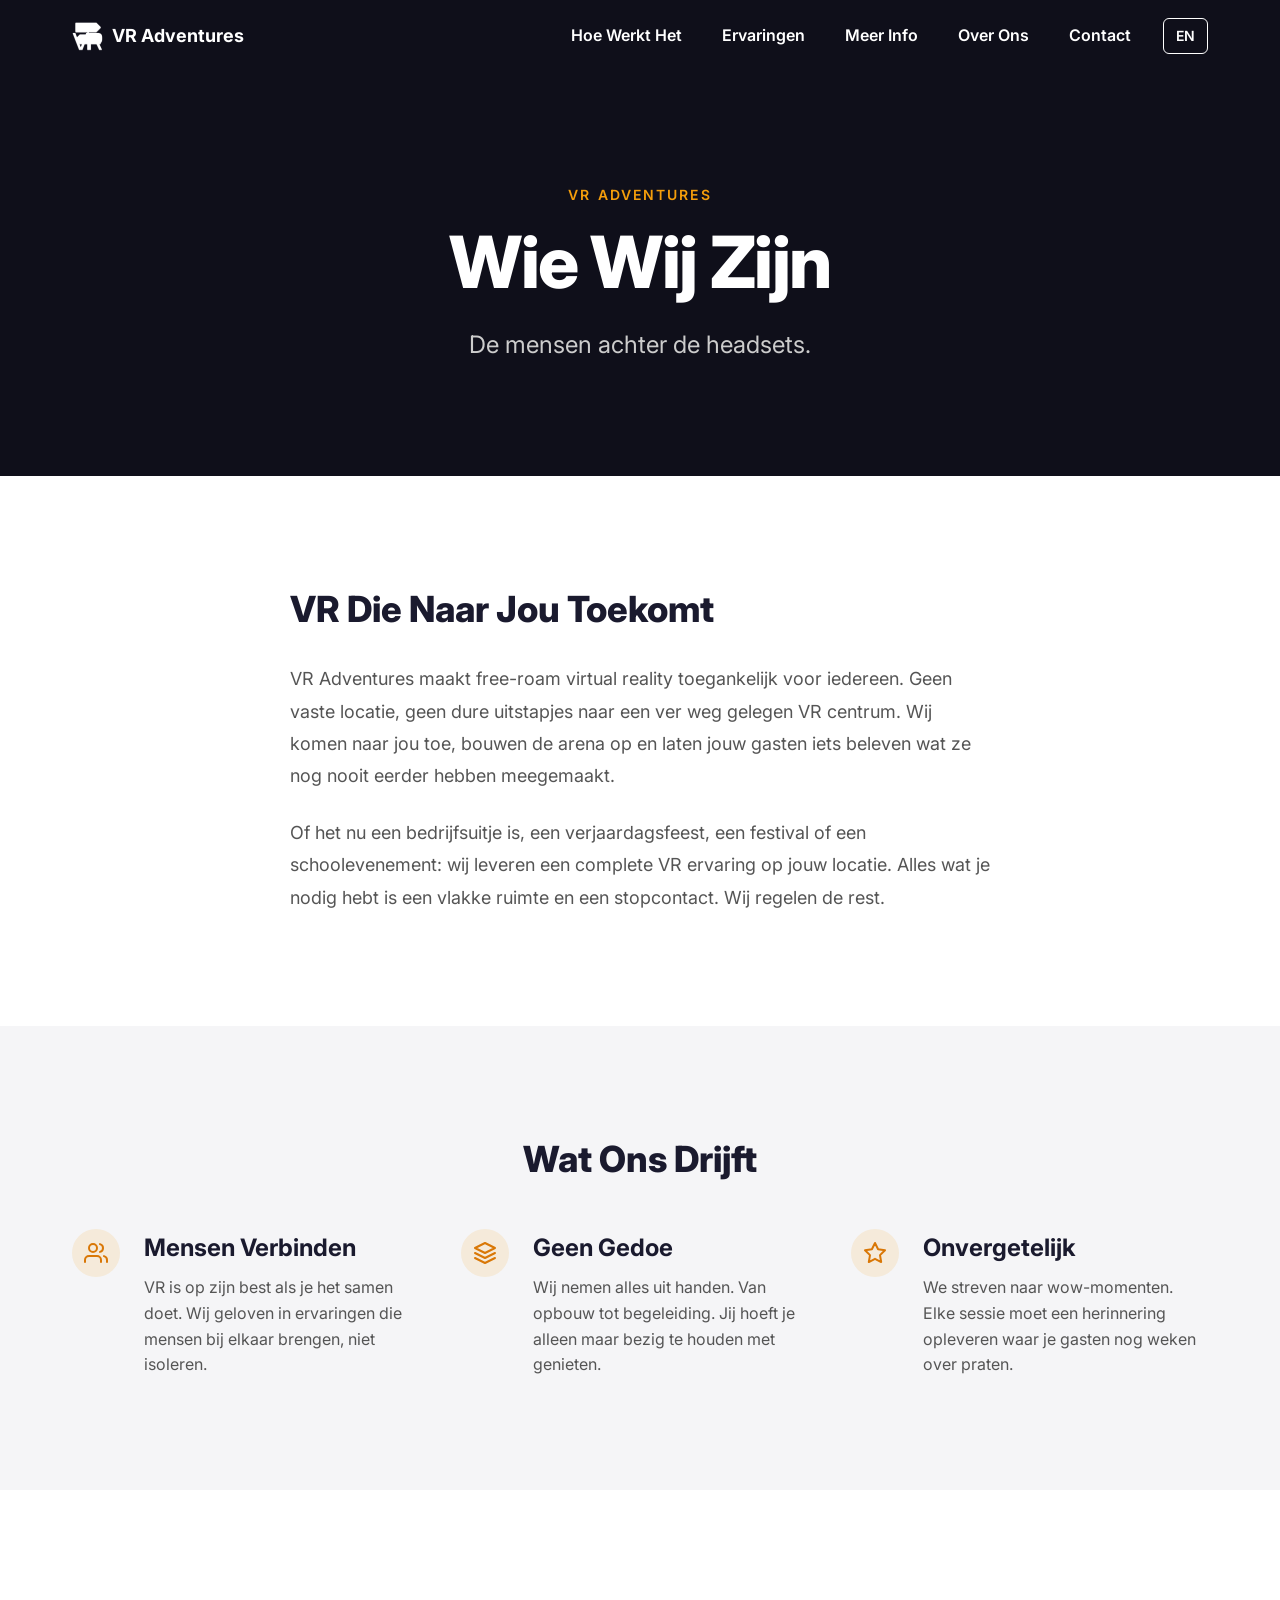
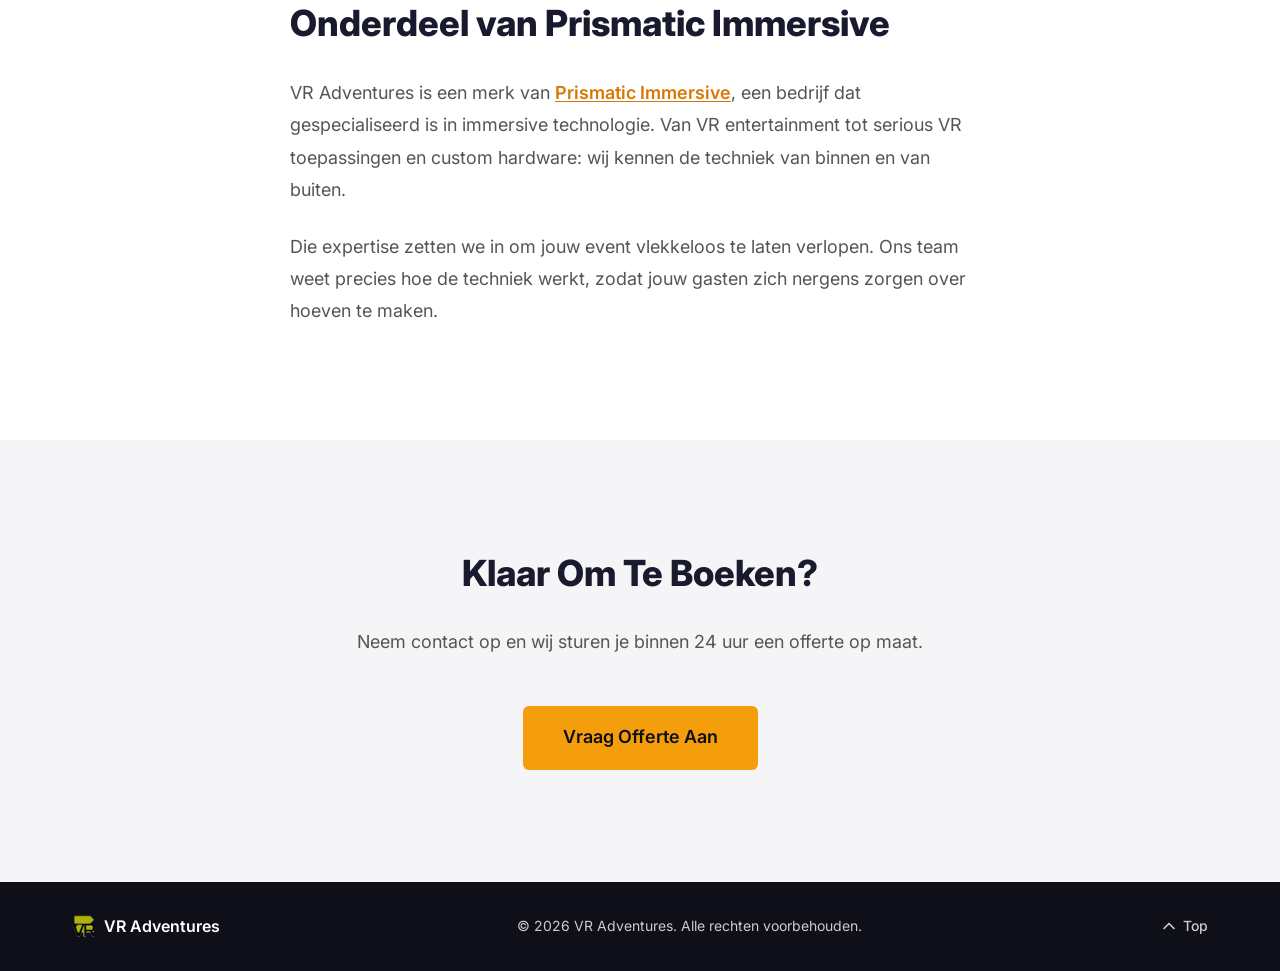
==== about.html @ 411c2493 "Add FAQ section, about page, and contact page - FAQ accordion on detail page with 12 questions cover" ====
<!DOCTYPE html>
<html lang="nl">
<head>
  <meta charset="UTF-8">
  <meta name="viewport" content="width=device-width, initial-scale=1.0">
  <title>VR Adventures | Over Ons</title>
  <meta name="description" content="Leer meer over VR Adventures en Prismatic Immersive. Wij brengen free-roam VR ervaringen naar jouw locatie, overal in Nederland.">

  <!-- Canonical & Language -->
  <link rel="canonical" href="https://vradventures.nl/about.html">
  <link rel="alternate" hreflang="nl" href="https://vradventures.nl/about.html">
  <link rel="alternate" hreflang="en" href="https://vradventures.nl/about.html">
  <link rel="alternate" hreflang="x-default" href="https://vradventures.nl/about.html">

  <!-- Open Graph -->
  <meta property="og:type" content="website">
  <meta property="og:url" content="https://vradventures.nl/about.html">
  <meta property="og:title" content="VR Adventures | Over Ons">
  <meta property="og:description" content="Leer meer over VR Adventures en Prismatic Immersive. Wij brengen free-roam VR ervaringen naar jouw locatie.">
  <meta property="og:image" content="https://vradventures.nl/assets/images/game02.jpg">
  <meta property="og:locale" content="nl_NL">
  <meta property="og:locale:alternate" content="en_US">
  <meta property="og:site_name" content="VR Adventures">

  <!-- Twitter Card -->
  <meta name="twitter:card" content="summary_large_image">
  <meta name="twitter:title" content="VR Adventures | Over Ons">
  <meta name="twitter:description" content="Leer meer over VR Adventures en Prismatic Immersive. Wij brengen free-roam VR ervaringen naar jouw locatie.">
  <meta name="twitter:image" content="https://vradventures.nl/assets/images/game02.jpg">

  <!-- Structured Data -->
  <script type="application/ld+json">
  {
    "@context": "https://schema.org",
    "@type": "AboutPage",
    "name": "Over VR Adventures",
    "description": "Leer meer over VR Adventures en Prismatic Immersive.",
    "url": "https://vradventures.nl/about.html",
    "isPartOf": {
      "@type": "WebSite",
      "name": "VR Adventures",
      "url": "https://vradventures.nl"
    }
  }
  </script>

  <!-- Google Analytics -->
  <script async src="https://www.googletagmanager.com/gtag/js?id=G-P8H5JJZTWD"></script>
  <script>
    window.dataLayer = window.dataLayer || [];
    function gtag(){dataLayer.push(arguments);}
    gtag('js', new Date());
    gtag('config', 'G-P8H5JJZTWD');
  </script>

  <link rel="preconnect" href="https://fonts.googleapis.com">
  <link rel="preconnect" href="https://fonts.gstatic.com" crossorigin>
  <link href="https://fonts.googleapis.com/css2?family=Inter:wght@400;500;600;700;800&display=swap" rel="stylesheet">
  <link rel="icon" type="image/png" href="assets/images/icon.png">
  <link rel="apple-touch-icon" href="assets/images/icon.png">
  <link rel="stylesheet" href="css/styles.css">
</head>
<body>
  <!-- Skip to content -->
  <a href="#main" class="skip-link" data-i18n="skip">Ga naar inhoud</a>

  <!-- Navigation -->
  <header class="site-header scrolled" id="site-header">
    <nav class="nav container" aria-label="Hoofdnavigatie">
      <a href="index.html" class="nav__logo" aria-label="VR Adventures - Home">
        <img class="nav__logo-icon" src="assets/images/icon.png" alt="" width="32" height="32" aria-hidden="true">
        <span class="nav__logo-text">VR Adventures</span>
      </a>

      <button class="nav__toggle" id="nav-toggle" aria-expanded="false" aria-controls="nav-menu" aria-label="Menu openen">
        <span class="nav__toggle-bar"></span>
        <span class="nav__toggle-bar"></span>
        <span class="nav__toggle-bar"></span>
      </button>

      <ul class="nav__menu" id="nav-menu" role="list">
        <li><a href="index.html#how-it-works" class="nav__link" data-i18n="nav_how">Hoe Werkt Het</a></li>
        <li><a href="index.html#experiences" class="nav__link" data-i18n="nav_experiences">Ervaringen</a></li>
        <li><a href="detail.html" class="nav__link" data-i18n="nav_detail">Meer Info</a></li>
        <li><a href="about.html" class="nav__link" data-i18n="nav_about">Over Ons</a></li>
        <li><a href="contact.html" class="nav__link" data-i18n="nav_contact">Contact</a></li>
        <li><button class="lang-toggle" id="lang-toggle" aria-label="Switch language">EN</button></li>
      </ul>
    </nav>
  </header>

  <main id="main">
    <!-- Mini Hero -->
    <section class="detail-hero">
      <div class="container">
        <p class="hero__eyebrow fade-in-up">VR Adventures</p>
        <h1 class="detail-hero__title fade-in-up" style="animation-delay: 0.1s" data-i18n="about_hero_title">Wie Wij Zijn</h1>
        <p class="detail-hero__subtitle fade-in-up" style="animation-delay: 0.2s" data-i18n="about_hero_subtitle">De mensen achter de headsets.</p>
      </div>
    </section>

    <!-- Our Story -->
    <section class="section" id="story">
      <div class="container">
        <div class="about-content reveal">
          <h2 class="section__title" data-i18n="about_story_title">VR Die Naar Jou Toekomt</h2>
          <p class="about-content__text" data-i18n="about_story_text1">VR Adventures maakt free-roam virtual reality toegankelijk voor iedereen. Geen vaste locatie, geen dure uitstapjes naar een ver weg gelegen VR centrum. Wij komen naar jou toe, bouwen de arena op en laten jouw gasten iets beleven wat ze nog nooit eerder hebben meegemaakt.</p>
          <p class="about-content__text" data-i18n="about_story_text2">Of het nu een bedrijfsuitje is, een verjaardagsfeest, een festival of een schoolevenement: wij leveren een complete VR ervaring op jouw locatie. Alles wat je nodig hebt is een vlakke ruimte en een stopcontact. Wij regelen de rest.</p>
        </div>
      </div>
    </section>

    <!-- What Drives Us -->
    <section class="section section--alt" id="mission">
      <div class="container">
        <h2 class="section__title section__title--center reveal" data-i18n="about_mission_title">Wat Ons Drijft</h2>
        <div class="info-grid info-grid--three">
          <div class="info-item reveal">
            <div class="info-item__icon" aria-hidden="true">
              <svg width="24" height="24" viewBox="0 0 24 24" fill="none" stroke="currentColor" stroke-width="2" stroke-linecap="round" stroke-linejoin="round">
                <path d="M17 21v-2a4 4 0 0 0-4-4H5a4 4 0 0 0-4 4v2"/><circle cx="9" cy="7" r="4"/><path d="M23 21v-2a4 4 0 0 0-3-3.87"/><path d="M16 3.13a4 4 0 0 1 0 7.75"/>
              </svg>
            </div>
            <div>
              <h3 class="info-item__title" data-i18n="about_value1_title">Mensen Verbinden</h3>
              <p class="info-item__text" data-i18n="about_value1_text">VR is op zijn best als je het samen doet. Wij geloven in ervaringen die mensen bij elkaar brengen, niet isoleren.</p>
            </div>
          </div>
          <div class="info-item reveal">
            <div class="info-item__icon" aria-hidden="true">
              <svg width="24" height="24" viewBox="0 0 24 24" fill="none" stroke="currentColor" stroke-width="2" stroke-linecap="round" stroke-linejoin="round">
                <path d="M12 2L2 7l10 5 10-5-10-5z"/><path d="M2 17l10 5 10-5"/><path d="M2 12l10 5 10-5"/>
              </svg>
            </div>
            <div>
              <h3 class="info-item__title" data-i18n="about_value2_title">Geen Gedoe</h3>
              <p class="info-item__text" data-i18n="about_value2_text">Wij nemen alles uit handen. Van opbouw tot begeleiding. Jij hoeft je alleen maar bezig te houden met genieten.</p>
            </div>
          </div>
          <div class="info-item reveal">
            <div class="info-item__icon" aria-hidden="true">
              <svg width="24" height="24" viewBox="0 0 24 24" fill="none" stroke="currentColor" stroke-width="2" stroke-linecap="round" stroke-linejoin="round">
                <polygon points="12 2 15.09 8.26 22 9.27 17 14.14 18.18 21.02 12 17.77 5.82 21.02 7 14.14 2 9.27 8.91 8.26 12 2"/>
              </svg>
            </div>
            <div>
              <h3 class="info-item__title" data-i18n="about_value3_title">Onvergetelijk</h3>
              <p class="info-item__text" data-i18n="about_value3_text">We streven naar wow-momenten. Elke sessie moet een herinnering opleveren waar je gasten nog weken over praten.</p>
            </div>
          </div>
        </div>
      </div>
    </section>

    <!-- Prismatic Immersive -->
    <section class="section" id="prismatic">
      <div class="container">
        <div class="about-content reveal">
          <h2 class="section__title" data-i18n="about_prismatic_title">Onderdeel van Prismatic Immersive</h2>
          <p class="about-content__text" data-i18n="about_prismatic_text1">VR Adventures is een merk van <a href="https://prismatic-immersive.com" target="_blank" rel="noopener" class="about-link">Prismatic Immersive</a>, een bedrijf dat gespecialiseerd is in immersive technologie. Van VR entertainment tot serious VR toepassingen en custom hardware: wij kennen de techniek van binnen en van buiten.</p>
          <p class="about-content__text" data-i18n="about_prismatic_text2">Die expertise zetten we in om jouw event vlekkeloos te laten verlopen. Ons team weet precies hoe de techniek werkt, zodat jouw gasten zich nergens zorgen over hoeven te maken.</p>
        </div>
      </div>
    </section>

    <!-- CTA -->
    <section class="section section--alt">
      <div class="container">
        <div class="booking__inner reveal">
          <h2 class="section__title section__title--center" data-i18n="detail_cta_title">Klaar Om Te Boeken?</h2>
          <p class="booking__text" data-i18n="detail_cta_text">Neem contact op en wij sturen je binnen 24 uur een offerte op maat.</p>
          <a href="index.html#contact" class="btn btn--cta btn--lg" data-i18n="detail_cta_button">Vraag Offerte Aan</a>
        </div>
      </div>
    </section>
  </main>

  <!-- Footer -->
  <footer class="footer">
    <div class="container footer__inner">
      <div class="footer__brand">
        <img class="footer__logo-icon" src="assets/images/icon.png" alt="" width="24" height="24" aria-hidden="true">
        <span class="footer__name">VR Adventures</span>
      </div>
      <p class="footer__copy">&copy; 2026 VR Adventures. <span data-i18n="footer_rights">Alle rechten voorbehouden.</span></p>
      <a href="#" class="footer__top" aria-label="Terug naar boven">
        <svg width="20" height="20" viewBox="0 0 24 24" fill="none" stroke="currentColor" stroke-width="2" stroke-linecap="round" stroke-linejoin="round" aria-hidden="true">
          <path d="M18 15l-6-6-6 6"/>
        </svg>
        Top
      </a>
    </div>
  </footer>

  <script src="js/main.js"></script>
</body>
</html>
---- css/styles.css ----
/* ============================================
   DESIGN TOKENS
   ============================================ */
:root {
  /* Colors — B2C energetic palette */
  --color-bg:             #FFFFFF;
  --color-bg-alt:         #F5F5F7;
  --color-bg-off:         #FAFAFA;
  --color-bg-dark:        #0F0F1A;
  --color-text:           #1A1A2E;
  --color-text-secondary: #555555;
  --color-text-on-dark:   #CCCCCC;
  --color-accent:         #F59E0B;
  --color-accent-hover:   #D97706;
  --color-accent-light:   rgba(245, 158, 11, 0.12);
  --color-accent-text:    #1A1A2E;
  --color-cyan:           #06B6D4;
  --color-cyan-hover:     #0891B2;
  --color-cta:            #F59E0B;
  --color-cta-hover:      #D97706;
  --color-footer-bg:      #0F0F1A;
  --color-footer-text:    #CCCCCC;
  --color-white:          #FFFFFF;

  /* Typography */
  --font-family: 'Inter', -apple-system, BlinkMacSystemFont, 'Segoe UI', Roboto, Oxygen, Ubuntu, sans-serif;
  --font-size-base: 1rem;
  --font-size-sm: 0.875rem;
  --font-size-lg: 1.125rem;
  --font-size-xl: clamp(1.25rem, 2vw, 1.5rem);
  --font-size-2xl: clamp(1.75rem, 3vw, 2.25rem);
  --font-size-hero: clamp(2.5rem, 5vw + 1rem, 4.5rem);

  /* Spacing */
  --space-xs: 0.5rem;
  --space-sm: 1rem;
  --space-md: 1.5rem;
  --space-lg: 2rem;
  --space-xl: 3rem;
  --space-2xl: 5rem;
  --space-3xl: 7rem;

  /* Layout */
  --container-max: 1200px;
  --nav-height: 72px;

  /* Shadows */
  --shadow-sm: 0 1px 3px rgba(0, 0, 0, 0.08);
  --shadow-md: 0 4px 12px rgba(0, 0, 0, 0.1);
  --shadow-lg: 0 8px 30px rgba(0, 0, 0, 0.12);
  --shadow-nav: 0 1px 8px rgba(0, 0, 0, 0.08);

  /* Transitions */
  --transition-fast: 0.2s ease;
  --transition-base: 0.3s ease;

  /* Border radius */
  --radius-sm: 6px;
  --radius-md: 12px;
  --radius-lg: 16px;
}


/* ============================================
   RESET
   ============================================ */
*, *::before, *::after { box-sizing: border-box; }
body, h1, h2, h3, p, ul, ol, figure, blockquote { margin: 0; }
ul[role="list"] { list-style: none; padding: 0; }
img { max-width: 100%; display: block; }
a { color: inherit; text-decoration: none; }
button { font: inherit; cursor: pointer; border: none; background: none; }
address { font-style: normal; }


/* ============================================
   BASE
   ============================================ */
html {
  scroll-behavior: smooth;
  scroll-padding-top: var(--nav-height);
}

body {
  font-family: var(--font-family);
  font-size: var(--font-size-base);
  line-height: 1.6;
  color: var(--color-text);
  background-color: var(--color-bg);
  -webkit-font-smoothing: antialiased;
  -moz-osx-font-smoothing: grayscale;
}


/* ============================================
   UTILITIES
   ============================================ */
.container {
  width: 100%;
  max-width: var(--container-max);
  margin-inline: auto;
  padding-inline: var(--space-md);
}

.section {
  padding-block: var(--space-2xl);
}

.section--alt {
  background-color: var(--color-bg-alt);
}

.section--dark {
  background-color: var(--color-bg-dark);
  color: var(--color-white);
}

.section--dark .section__title {
  color: var(--color-white);
}

.section__title {
  font-size: var(--font-size-2xl);
  font-weight: 800;
  line-height: 1.2;
  margin-bottom: var(--space-lg);
}

.section__title--center {
  text-align: center;
}

.section__subtitle {
  text-align: center;
  color: var(--color-text-secondary);
  font-size: var(--font-size-lg);
  max-width: 600px;
  margin-inline: auto;
  margin-bottom: var(--space-xl);
}

.section--dark .section__subtitle {
  color: var(--color-text-on-dark);
}


/* ============================================
   SKIP LINK
   ============================================ */
.skip-link {
  position: absolute;
  top: -100%;
  left: var(--space-sm);
  background: var(--color-accent);
  color: var(--color-accent-text);
  padding: var(--space-xs) var(--space-sm);
  border-radius: var(--radius-sm);
  z-index: 1000;
  font-weight: 600;
  font-size: var(--font-size-sm);
}

.skip-link:focus {
  top: var(--space-xs);
}


/* ============================================
   NAVIGATION
   ============================================ */
.site-header {
  position: fixed;
  top: 0;
  left: 0;
  right: 0;
  z-index: 100;
  transition: background-color var(--transition-base), box-shadow var(--transition-base);
}

.site-header.scrolled {
  background-color: var(--color-bg);
  box-shadow: var(--shadow-nav);
}

.site-header:not(.scrolled) .nav {
  color: var(--color-white);
}

.site-header:not(.scrolled) .nav__logo-icon {
  filter: brightness(0) invert(1);
}

.site-header:not(.scrolled) .nav__toggle-bar {
  background-color: var(--color-white);
}

.site-header:not(.scrolled) .lang-toggle {
  border-color: var(--color-white);
  color: var(--color-white);
}

.nav {
  display: flex;
  align-items: center;
  justify-content: space-between;
  height: var(--nav-height);
}

.nav__logo {
  display: flex;
  align-items: center;
  gap: var(--space-xs);
  font-weight: 700;
  font-size: var(--font-size-lg);
  z-index: 101;
}

.nav__logo-icon {
  flex-shrink: 0;
  width: 32px;
  height: 32px;
  object-fit: contain;
}

.nav__toggle {
  z-index: 101;
  display: flex;
  flex-direction: column;
  gap: 5px;
  padding: var(--space-xs);
  z-index: 101;
}

.nav__toggle-bar {
  display: block;
  width: 24px;
  height: 2px;
  background-color: var(--color-text);
  border-radius: 2px;
  transition: transform var(--transition-base), opacity var(--transition-base);
}

.nav__toggle[aria-expanded="true"] .nav__toggle-bar:nth-child(1) {
  transform: translateY(7px) rotate(45deg);
}

.nav__toggle[aria-expanded="true"] .nav__toggle-bar:nth-child(2) {
  opacity: 0;
}

.nav__toggle[aria-expanded="true"] .nav__toggle-bar:nth-child(3) {
  transform: translateY(-7px) rotate(-45deg);
}

.nav__menu {
  position: fixed;
  inset: 0;
  background-color: var(--color-bg);
  display: flex;
  flex-direction: column;
  align-items: center;
  justify-content: center;
  gap: var(--space-lg);
  transform: translateX(100%);
  transition: transform var(--transition-base);
}

.nav__menu.open {
  transform: translateX(0);
}

.nav__link {
  font-size: var(--font-size-xl);
  font-weight: 600;
  padding: var(--space-xs) var(--space-sm);
  border-radius: var(--radius-sm);
  transition: color var(--transition-fast);
}

.nav__link:hover,
.nav__link:focus-visible {
  color: var(--color-accent-hover);
}

.nav__link.active {
  color: var(--color-accent-hover);
}

/* Language toggle */
.lang-toggle {
  padding: 0.35rem 0.75rem;
  border: 1.5px solid var(--color-text);
  border-radius: var(--radius-sm);
  font-size: var(--font-size-sm);
  font-weight: 600;
  color: var(--color-text);
  transition: border-color var(--transition-fast), color var(--transition-fast);
  z-index: 101;
  white-space: nowrap;
}

.lang-toggle:hover {
  border-color: var(--color-accent-hover);
  color: var(--color-accent-hover);
}


/* ============================================
   HERO
   ============================================ */
.hero {
  position: relative;
  min-height: 100vh;
  display: flex;
  align-items: center;
  background-color: var(--color-bg-dark);
  padding-top: var(--nav-height);
  overflow: hidden;
  color: var(--color-white);
}

.hero__video {
  position: absolute;
  inset: 0;
  overflow: hidden;
}

.hero__video iframe {
  position: absolute;
  top: 50%;
  left: 50%;
  width: 177.78vh; /* 16:9 ratio */
  height: 100vh;
  min-width: 100%;
  min-height: 100%;
  transform: translate(-50%, -50%);
  border: 0;
  pointer-events: none;
}

.hero__overlay {
  position: absolute;
  inset: 0;
  background: rgba(0, 0, 0, 0.5);
}

.hero__inner {
  position: relative;
  z-index: 1;
  text-align: center;
  max-width: 800px;
  margin-inline: auto;
  padding-block: var(--space-2xl);
}

.hero__eyebrow {
  font-size: var(--font-size-sm);
  font-weight: 600;
  text-transform: uppercase;
  letter-spacing: 0.15em;
  color: var(--color-cta);
  margin-bottom: var(--space-sm);
}

.hero__title {
  font-size: var(--font-size-hero);
  font-weight: 800;
  line-height: 1.1;
  margin-bottom: var(--space-md);
  letter-spacing: -0.02em;
  color: var(--color-white);
}

.hero__subtitle {
  font-size: var(--font-size-xl);
  color: var(--color-text-on-dark);
  margin-bottom: var(--space-xl);
  max-width: 600px;
  margin-inline: auto;
}

.hero__ctas {
  display: flex;
  flex-wrap: wrap;
  gap: var(--space-sm);
  justify-content: center;
}


/* ============================================
   BUTTONS
   ============================================ */
.btn {
  display: inline-flex;
  align-items: center;
  justify-content: center;
  padding: 0.875rem 2rem;
  border-radius: var(--radius-sm);
  font-weight: 600;
  font-size: var(--font-size-base);
  transition: background-color var(--transition-fast), color var(--transition-fast), transform var(--transition-fast), box-shadow var(--transition-fast);
}

.btn:focus-visible {
  outline: 2px solid var(--color-accent);
  outline-offset: 2px;
}

.btn--primary {
  background-color: var(--color-accent);
  color: var(--color-accent-text);
}

.btn--primary:hover {
  background-color: var(--color-accent-hover);
  transform: translateY(-1px);
  box-shadow: var(--shadow-md);
}

.btn--cta {
  background-color: var(--color-cta);
  color: var(--color-bg-dark);
}

.btn--cta:hover {
  background-color: var(--color-cta-hover);
  transform: translateY(-1px);
  box-shadow: var(--shadow-md);
}

.btn--lg {
  padding: 1.1rem 2.5rem;
  font-size: var(--font-size-lg);
}

.btn--outline {
  border: 2px solid var(--color-text);
  color: var(--color-text);
  padding: calc(0.875rem - 2px) calc(2rem - 2px);
}

.btn--outline:hover {
  border-color: var(--color-accent-hover);
  color: var(--color-accent-hover);
  transform: translateY(-1px);
}

.btn--outline-light {
  border: 2px solid var(--color-white);
  color: var(--color-white);
  padding: calc(0.875rem - 2px) calc(2rem - 2px);
}

.btn--outline-light:hover {
  border-color: var(--color-cta);
  color: var(--color-cta);
  transform: translateY(-1px);
}


/* ============================================
   STEPS (HOW IT WORKS)
   ============================================ */
.steps__grid {
  display: grid;
  grid-template-columns: 1fr;
  gap: var(--space-lg);
  margin-top: var(--space-xl);
}

.step {
  text-align: center;
  padding: var(--space-lg);
}

.step__number {
  width: 56px;
  height: 56px;
  border-radius: 50%;
  background: var(--color-accent);
  color: var(--color-accent-text);
  display: inline-flex;
  align-items: center;
  justify-content: center;
  font-weight: 800;
  font-size: var(--font-size-xl);
  margin-bottom: var(--space-md);
}

.step__title {
  font-size: var(--font-size-xl);
  font-weight: 700;
  margin-bottom: var(--space-xs);
}

.step__text {
  color: var(--color-text-secondary);
  max-width: 300px;
  margin-inline: auto;
  line-height: 1.6;
}

.steps__more {
  text-align: center;
  margin-top: var(--space-xl);
}


/* ============================================
   EXPERIENCES / CARDS
   ============================================ */
.experiences__grid {
  display: grid;
  gap: var(--space-lg);
  margin-top: var(--space-xl);
}

.card {
  background: var(--color-white);
  border-radius: var(--radius-lg);
  padding: 0;
  box-shadow: var(--shadow-sm);
  overflow: hidden;
  display: flex;
  flex-direction: column;
  transition: transform var(--transition-base), box-shadow var(--transition-base);
}

.card:hover {
  transform: translateY(-4px);
  box-shadow: var(--shadow-lg);
}

.card__gallery {
  position: relative;
  width: 100%;
  height: 220px;
  overflow: hidden;
  background-color: var(--color-bg-alt);
}

.card__image {
  position: absolute;
  inset: 0;
  width: 100%;
  height: 100%;
  object-fit: cover;
  display: block;
  opacity: 0;
  transition: opacity 0.8s ease;
}

.card__image.active {
  opacity: 1;
}

.card__body {
  padding: var(--space-xl);
}

.card__title {
  font-size: var(--font-size-xl);
  font-weight: 700;
  margin-bottom: var(--space-sm);
}

.card__text {
  color: var(--color-text-secondary);
  line-height: 1.7;
  margin-bottom: var(--space-md);
}

.card__tags {
  display: flex;
  flex-wrap: wrap;
  gap: var(--space-xs);
  list-style: none;
  padding: 0;
}

.card__tag {
  font-size: var(--font-size-sm);
  font-weight: 500;
  padding: 0.25rem 0.75rem;
  border-radius: 100px;
  background-color: var(--color-accent-light);
  color: var(--color-accent-hover);
}


/* ============================================
   USE CASES
   ============================================ */
.usecases__grid {
  display: grid;
  grid-template-columns: 1fr;
  gap: var(--space-lg);
  margin-top: var(--space-xl);
}

.usecase {
  padding: var(--space-xl);
  background: rgba(255, 255, 255, 0.04);
  border-radius: var(--radius-lg);
  border: 1px solid rgba(255, 255, 255, 0.08);
  transition: background-color var(--transition-base);
}

.usecase:hover {
  background: rgba(255, 255, 255, 0.07);
}

.usecase__icon {
  color: var(--color-cta);
  margin-bottom: var(--space-sm);
}

.usecase__title {
  font-size: var(--font-size-xl);
  font-weight: 700;
  margin-bottom: var(--space-xs);
  color: var(--color-white);
}

.usecase__text {
  color: var(--color-text-on-dark);
  line-height: 1.6;
}


/* ============================================
   TESTIMONIALS
   ============================================ */
.testimonials__grid {
  display: grid;
  grid-template-columns: 1fr;
  gap: var(--space-lg);
  margin-top: var(--space-xl);
}

.testimonial {
  background: var(--color-bg-off);
  border-radius: var(--radius-lg);
  padding: var(--space-xl);
  position: relative;
}

.testimonial::before {
  content: "\201C";
  position: absolute;
  top: var(--space-sm);
  left: var(--space-md);
  font-size: 4rem;
  line-height: 1;
  color: var(--color-accent-light);
  font-family: Georgia, serif;
  pointer-events: none;
}

.testimonial__quote {
  font-size: var(--font-size-lg);
  line-height: 1.7;
  color: var(--color-text);
  margin-bottom: var(--space-md);
  font-style: italic;
}

.testimonial__author {
  font-size: var(--font-size-sm);
  color: var(--color-text-secondary);
}

.testimonial__author strong {
  color: var(--color-text);
  font-weight: 600;
}


/* ============================================
   BOOKING CTA
   ============================================ */
.booking__inner {
  max-width: 700px;
  margin-inline: auto;
  text-align: center;
}

.booking__text {
  font-size: var(--font-size-lg);
  color: var(--color-text-secondary);
  margin-bottom: var(--space-xl);
  line-height: 1.7;
}

.booking__form {
  display: grid;
  gap: var(--space-md);
  text-align: left;
  max-width: 480px;
  margin-inline: auto;
}

.form__group {
  display: flex;
  flex-direction: column;
  gap: var(--space-xs);
}

.form__label {
  font-size: var(--font-size-sm);
  font-weight: 600;
  color: var(--color-text);
}

.form__input {
  font-family: var(--font-family);
  font-size: var(--font-size-base);
  padding: 0.75rem 1rem;
  border: 1.5px solid #D1D5DB;
  border-radius: var(--radius-sm);
  background: var(--color-white);
  color: var(--color-text);
  transition: border-color var(--transition-fast), box-shadow var(--transition-fast);
}

.form__input:focus {
  outline: none;
  border-color: var(--color-accent);
  box-shadow: 0 0 0 3px var(--color-accent-light);
}

.form__textarea {
  resize: vertical;
  min-height: 120px;
  line-height: 1.6;
}

.form__select {
  appearance: none;
  background-image: url("data:image/svg+xml,%3Csvg xmlns='http://www.w3.org/2000/svg' width='16' height='16' viewBox='0 0 24 24' fill='none' stroke='%23555' stroke-width='2' stroke-linecap='round' stroke-linejoin='round'%3E%3Cpath d='M6 9l6 6 6-6'/%3E%3C/svg%3E");
  background-repeat: no-repeat;
  background-position: right 0.75rem center;
  padding-right: 2.5rem;
}

.form__submit {
  margin-top: var(--space-sm);
  width: 100%;
}

.form__submit:disabled {
  opacity: 0.6;
  cursor: not-allowed;
}

.form__learn-more {
  margin-top: var(--space-xs);
  width: 100%;
  text-align: center;
}

.form__status {
  text-align: center;
  font-size: var(--font-size-sm);
  font-weight: 500;
  margin-top: var(--space-xs);
}

.form__status--success {
  color: #16A34A;
}

.form__status--error {
  color: #DC2626;
}


/* ============================================
   FOOTER
   ============================================ */
.footer {
  background-color: var(--color-footer-bg);
  color: var(--color-footer-text);
  padding-block: var(--space-lg);
}

.footer__inner {
  display: flex;
  flex-direction: column;
  align-items: center;
  gap: var(--space-sm);
  text-align: center;
}

.footer__brand {
  display: flex;
  align-items: center;
  gap: var(--space-xs);
}

.footer__logo-icon {
  width: 24px;
  height: 24px;
  object-fit: contain;
  filter: invert(1);
}

.footer__name {
  font-weight: 600;
  font-size: var(--font-size-base);
  color: var(--color-white);
}

.footer__copy {
  font-size: var(--font-size-sm);
}

.footer__top {
  display: inline-flex;
  align-items: center;
  gap: 0.25rem;
  font-size: var(--font-size-sm);
  font-weight: 500;
  color: var(--color-footer-text);
  transition: color var(--transition-fast);
}

.footer__top:hover {
  color: var(--color-white);
}


/* ============================================
   ANIMATIONS
   ============================================ */
@keyframes fadeInUp {
  from {
    opacity: 0;
    transform: translateY(24px);
  }
  to {
    opacity: 1;
    transform: translateY(0);
  }
}

.fade-in-up {
  animation: fadeInUp 0.7s ease forwards;
  opacity: 0;
}

/* Scroll reveal */
.reveal {
  opacity: 0;
  transform: translateY(24px);
  transition: opacity 0.6s ease, transform 0.6s ease;
}

.reveal.revealed {
  opacity: 1;
  transform: translateY(0);
}


/* ============================================
   REDUCED MOTION
   ============================================ */
@media (prefers-reduced-motion: reduce) {
  html { scroll-behavior: auto; }

  .fade-in-up {
    animation: none;
    opacity: 1;
  }

  .reveal {
    opacity: 1;
    transform: none;
    transition: none;
  }

  .card,
  .btn,
  .nav__menu,
  .nav__toggle-bar,
  .site-header {
    transition: none;
  }
}


/* ============================================
   RESPONSIVE BREAKPOINTS
   ============================================ */

/* 640px+ */
@media (min-width: 640px) {
  .section {
    padding-block: var(--space-3xl);
  }

  .footer__inner {
    flex-direction: row;
    justify-content: space-between;
  }

  .steps__grid {
    grid-template-columns: repeat(3, 1fr);
  }

  .usecases__grid {
    grid-template-columns: repeat(2, 1fr);
  }

  .testimonials__grid {
    grid-template-columns: repeat(2, 1fr);
  }
}

/* 768px+ */
@media (min-width: 768px) {
  .experiences__grid {
    grid-template-columns: repeat(auto-fit, minmax(300px, 1fr));
  }
}

/* 1024px+ */
@media (min-width: 1024px) {
  .nav__toggle {
    display: none;
  }

  .nav__menu {
    position: static;
    transform: none;
    flex-direction: row;
    align-items: center;
    background: transparent;
    gap: var(--space-xs);
  }

  .nav__menu .lang-toggle {
    margin-left: var(--space-xs);
  }

  .nav__link {
    font-size: var(--font-size-base);
  }

  .testimonials__grid {
    grid-template-columns: repeat(3, 1fr);
  }
}

/* 1280px+ */
@media (min-width: 1280px) {
  .container {
    padding-inline: var(--space-lg);
  }

  .hero__inner {
    max-width: 900px;
  }
}


/* ============================================
   DETAIL PAGE
   ============================================ */

/* Mini hero (no video, shorter) */
.detail-hero {
  background-color: var(--color-bg-dark);
  color: var(--color-white);
  padding-top: calc(var(--nav-height) + var(--space-3xl));
  padding-bottom: var(--space-3xl);
  text-align: center;
}

.detail-hero__title {
  font-size: var(--font-size-hero);
  font-weight: 800;
  line-height: 1.1;
  letter-spacing: -0.02em;
  margin-bottom: var(--space-md);
}

.detail-hero__subtitle {
  font-size: var(--font-size-xl);
  color: var(--color-text-on-dark);
  max-width: 600px;
  margin-inline: auto;
}

/* Info grid (2-col for setup & crew) */
.info-grid {
  display: grid;
  grid-template-columns: 1fr;
  gap: var(--space-lg);
  margin-top: var(--space-xl);
}

.info-item {
  display: flex;
  gap: var(--space-md);
  align-items: flex-start;
}

.info-item__icon {
  flex-shrink: 0;
  width: 48px;
  height: 48px;
  border-radius: 50%;
  background: var(--color-accent-light);
  color: var(--color-accent-hover);
  display: flex;
  align-items: center;
  justify-content: center;
}

.info-item__title {
  font-size: var(--font-size-xl);
  font-weight: 700;
  margin-bottom: var(--space-xs);
}

.info-item__text {
  color: var(--color-text-secondary);
  line-height: 1.6;
}

/* Pricing grid */
.pricing-grid {
  display: grid;
  grid-template-columns: 1fr;
  gap: var(--space-lg);
  margin-top: var(--space-xl);
  max-width: 700px;
  margin-inline: auto;
}

.pricing-card {
  background: var(--color-white);
  border-radius: var(--radius-lg);
  box-shadow: var(--shadow-md);
  overflow: hidden;
  text-align: center;
  transition: transform var(--transition-base), box-shadow var(--transition-base);
}

.pricing-card:hover {
  transform: translateY(-4px);
  box-shadow: var(--shadow-lg);
}

.pricing-card__header {
  background: var(--color-accent);
  color: var(--color-accent-text);
  padding: var(--space-md) var(--space-lg);
}

.pricing-card__name {
  font-size: var(--font-size-xl);
  font-weight: 700;
}

.pricing-card__duration {
  font-size: var(--font-size-sm);
  opacity: 0.85;
  margin-top: var(--space-xs);
}

.pricing-card__body {
  padding: var(--space-xl);
}

.pricing-card__price {
  font-size: clamp(2rem, 4vw, 3rem);
  font-weight: 800;
  color: var(--color-text);
  line-height: 1;
}

.pricing-card__unit {
  font-size: var(--font-size-base);
  color: var(--color-text-secondary);
  margin-top: var(--space-xs);
}

.pricing-note {
  text-align: center;
  color: var(--color-text-secondary);
  font-size: var(--font-size-base);
  margin-top: var(--space-lg);
  max-width: 500px;
  margin-inline: auto;
}

/* Capacity calculator */
.calc {
  max-width: 700px;
  margin-inline: auto;
  background: var(--color-white);
  border-radius: var(--radius-lg);
  box-shadow: var(--shadow-md);
  padding: var(--space-xl);
}

.calc__controls {
  display: flex;
  flex-direction: column;
  gap: var(--space-lg);
}

.calc__group {
  display: flex;
  flex-direction: column;
  gap: var(--space-xs);
}

.calc__label {
  font-size: var(--font-size-sm);
  font-weight: 600;
  color: var(--color-text);
}

.calc__toggle {
  display: flex;
  gap: 0;
  border: 1.5px solid #D1D5DB;
  border-radius: var(--radius-sm);
  overflow: hidden;
}

.calc__btn {
  flex: 1;
  padding: 0.75rem 1rem;
  font-size: var(--font-size-sm);
  font-weight: 600;
  color: var(--color-text-secondary);
  background: var(--color-white);
  border: none;
  border-right: 1.5px solid #D1D5DB;
  transition: background-color var(--transition-fast), color var(--transition-fast);
}

.calc__btn:last-child {
  border-right: none;
}

.calc__btn:hover {
  background: var(--color-bg-alt);
}

.calc__btn.active {
  background: var(--color-accent);
  color: var(--color-accent-text);
}

.calc__results {
  display: grid;
  grid-template-columns: 1fr 1fr;
  gap: var(--space-md);
  margin-top: var(--space-xl);
  text-align: center;
}

.calc__result {
  padding: var(--space-lg);
  border-radius: var(--radius-md);
  background: var(--color-bg-alt);
}

.calc__result--highlight {
  background: var(--color-accent);
  color: var(--color-accent-text);
}

.calc__result-value {
  display: block;
  font-size: clamp(2rem, 4vw, 3rem);
  font-weight: 800;
  line-height: 1;
  margin-bottom: var(--space-xs);
}

.calc__result--highlight .calc__result-value {
  color: var(--color-white);
}

.calc__result-label {
  font-size: var(--font-size-sm);
  font-weight: 500;
}

.calc__result--highlight .calc__result-label {
  color: rgba(255, 255, 255, 0.85);
}

/* FAQ Accordion */
.faq {
  max-width: 800px;
  margin-inline: auto;
}

.faq__item {
  border-bottom: 1px solid #E5E7EB;
}

.faq__item:first-child {
  border-top: 1px solid #E5E7EB;
}

.faq__question {
  width: 100%;
  display: flex;
  align-items: center;
  justify-content: space-between;
  gap: var(--space-sm);
  padding: var(--space-md) 0;
  font-size: var(--font-size-base);
  font-weight: 600;
  color: var(--color-text);
  text-align: left;
  cursor: pointer;
  transition: color var(--transition-fast);
}

.faq__question:hover {
  color: var(--color-accent-hover);
}

.faq__chevron {
  flex-shrink: 0;
  transition: transform var(--transition-base);
}

.faq__question[aria-expanded="true"] .faq__chevron {
  transform: rotate(180deg);
}

.faq__answer {
  overflow: hidden;
  transition: max-height var(--transition-base), padding var(--transition-base);
}

.faq__answer[hidden] {
  display: block;
  max-height: 0;
  padding: 0;
}

.faq__answer:not([hidden]) {
  max-height: 300px;
  padding-bottom: var(--space-md);
}

.faq__answer p {
  color: var(--color-text-secondary);
  line-height: 1.7;
}

/* About page */
.about-content {
  max-width: 700px;
  margin-inline: auto;
}

.about-content__text {
  font-size: var(--font-size-lg);
  color: var(--color-text-secondary);
  line-height: 1.8;
  margin-bottom: var(--space-md);
}

.about-content__text:last-child {
  margin-bottom: 0;
}

.about-link {
  color: var(--color-accent-hover);
  font-weight: 600;
  text-decoration: underline;
  text-underline-offset: 2px;
  transition: color var(--transition-fast);
}

.about-link:hover {
  color: var(--color-accent);
}

/* Detail page responsive */
@media (min-width: 640px) {
  .info-grid {
    grid-template-columns: repeat(2, 1fr);
  }

  .pricing-grid {
    grid-template-columns: repeat(2, 1fr);
  }
}

@media (min-width: 768px) {
  .info-grid--three {
    grid-template-columns: repeat(3, 1fr);
  }

  .steps__grid--four {
    grid-template-columns: repeat(2, 1fr);
  }
}

@media (min-width: 1024px) {
  .steps__grid--four {
    grid-template-columns: repeat(4, 1fr);
  }
}
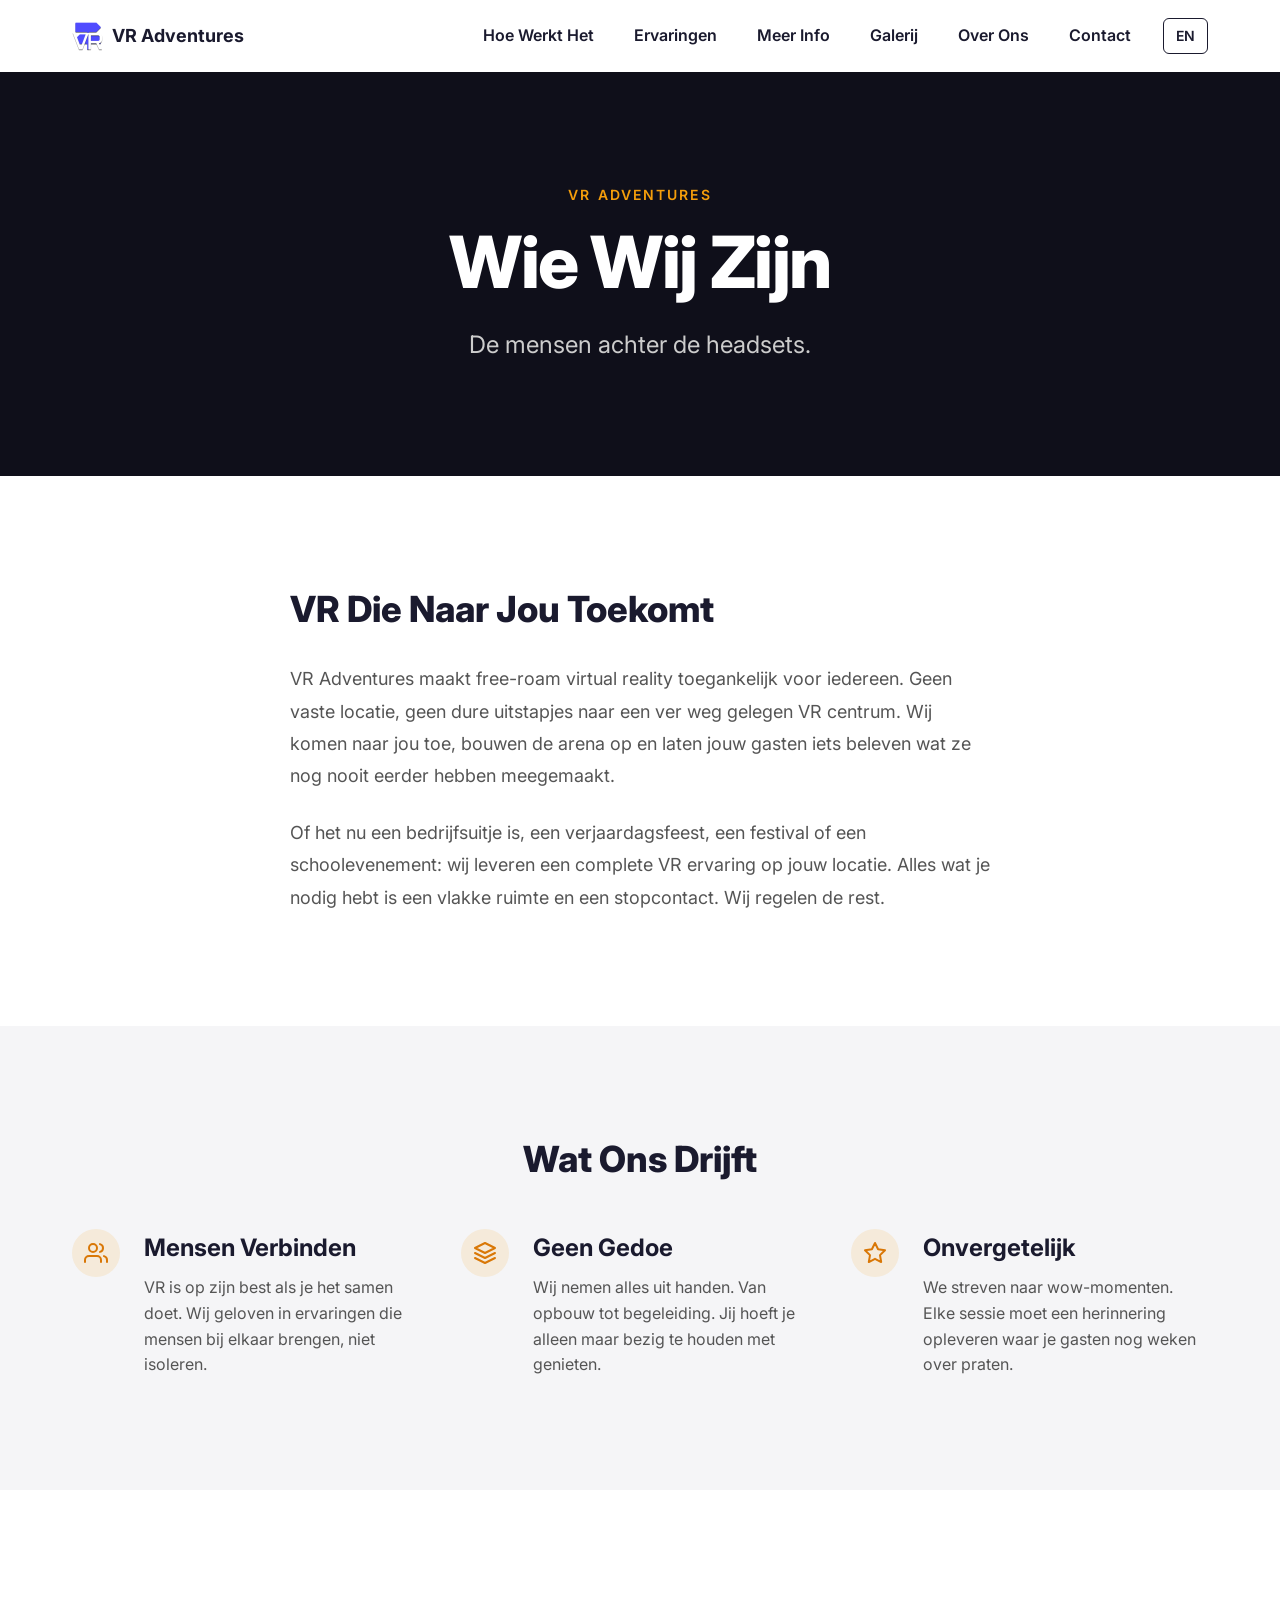
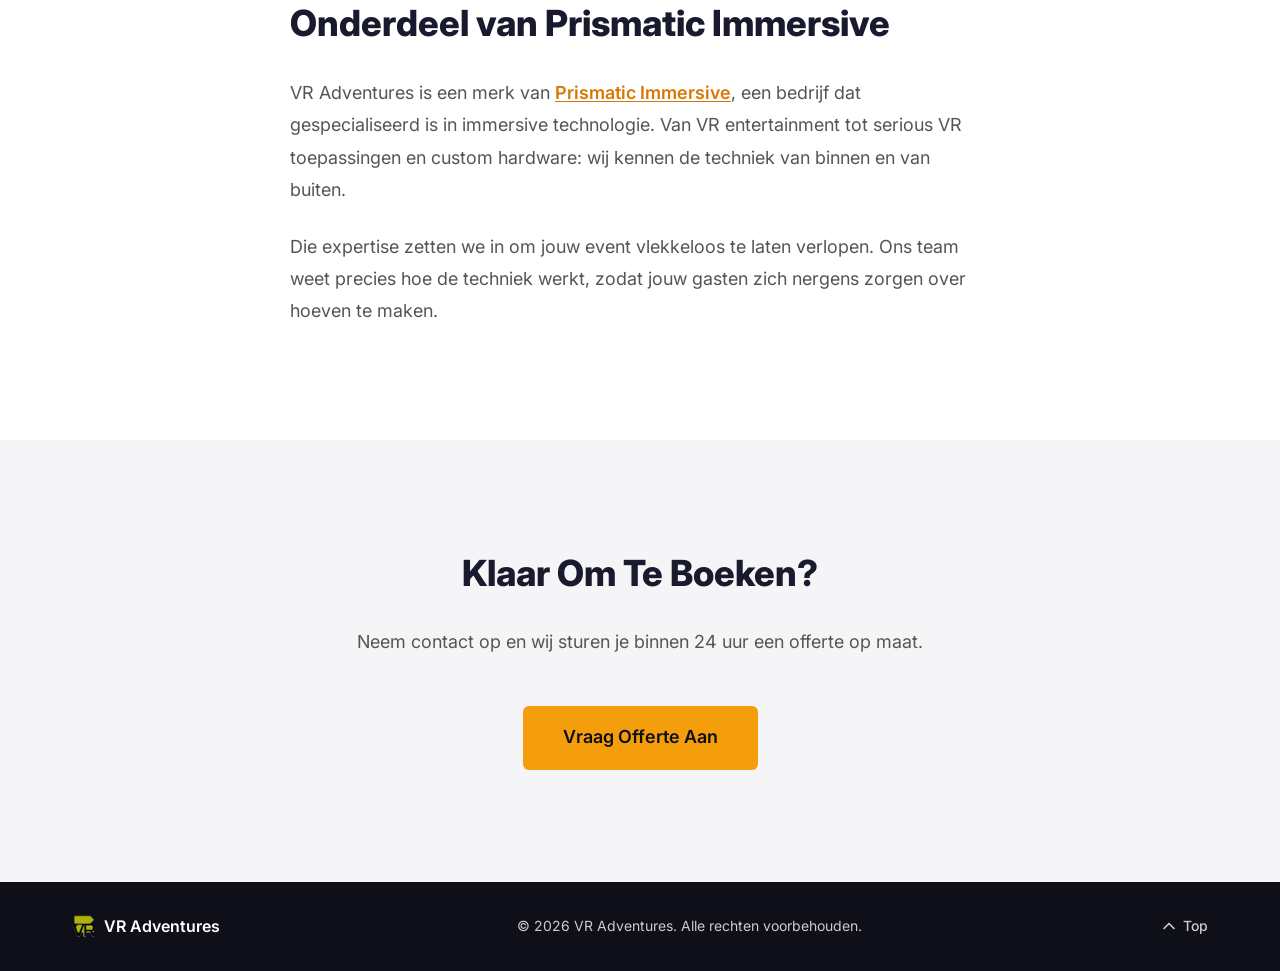
==== commit 57046917: "Add gallery page, homepage slideshow, and unified navigation Co-Authored-By: Claude Opus 4.6 (1M con" ====
--- a/about.html
+++ b/about.html
@@ -65,7 +65,7 @@
   <a href="#main" class="skip-link" data-i18n="skip">Ga naar inhoud</a>
 
   <!-- Navigation -->
-  <header class="site-header scrolled" id="site-header">
+  <header class="site-header" id="site-header">
     <nav class="nav container" aria-label="Hoofdnavigatie">
       <a href="index.html" class="nav__logo" aria-label="VR Adventures - Home">
         <img class="nav__logo-icon" src="assets/images/icon.png" alt="" width="32" height="32" aria-hidden="true">
@@ -82,6 +82,7 @@
         <li><a href="index.html#how-it-works" class="nav__link" data-i18n="nav_how">Hoe Werkt Het</a></li>
         <li><a href="index.html#experiences" class="nav__link" data-i18n="nav_experiences">Ervaringen</a></li>
         <li><a href="detail.html" class="nav__link" data-i18n="nav_detail">Meer Info</a></li>
+        <li><a href="gallery.html" class="nav__link" data-i18n="nav_gallery">Galerij</a></li>
         <li><a href="about.html" class="nav__link" data-i18n="nav_about">Over Ons</a></li>
         <li><a href="contact.html" class="nav__link" data-i18n="nav_contact">Contact</a></li>
         <li><button class="lang-toggle" id="lang-toggle" aria-label="Switch language">EN</button></li>
--- a/css/styles.css
+++ b/css/styles.css
@@ -1289,6 +1289,174 @@
   color: var(--color-accent);
 }
 
+/* ============================================
+   PHOTO GALLERY
+   ============================================ */
+.gallery__grid {
+  display: grid;
+  grid-template-columns: repeat(auto-fill, minmax(300px, 1fr));
+  gap: var(--space-sm);
+  margin-top: var(--space-xl);
+}
+
+.gallery__item {
+  display: block;
+  border-radius: var(--radius-md);
+  overflow: hidden;
+  cursor: pointer;
+  transition: transform var(--transition-base), box-shadow var(--transition-base);
+}
+
+.gallery__item:hover {
+  transform: translateY(-4px);
+  box-shadow: var(--shadow-lg);
+}
+
+.gallery__item img {
+  width: 100%;
+  height: 220px;
+  object-fit: cover;
+  display: block;
+  transition: transform var(--transition-base);
+}
+
+.gallery__item:hover img {
+  transform: scale(1.05);
+}
+
+/* Lightbox */
+.lightbox {
+  position: fixed;
+  inset: 0;
+  z-index: 200;
+  background: rgba(0, 0, 0, 0.92);
+  display: flex;
+  align-items: center;
+  justify-content: center;
+  flex-direction: column;
+  padding: var(--space-lg);
+}
+
+.lightbox[hidden] {
+  display: none;
+}
+
+.lightbox__img {
+  max-width: 90vw;
+  max-height: 80vh;
+  object-fit: contain;
+  border-radius: var(--radius-sm);
+}
+
+.lightbox__caption {
+  color: var(--color-text-on-dark);
+  font-size: var(--font-size-sm);
+  margin-top: var(--space-sm);
+  text-align: center;
+}
+
+.lightbox__close {
+  position: absolute;
+  top: var(--space-sm);
+  right: var(--space-md);
+  color: var(--color-white);
+  font-size: 2rem;
+  line-height: 1;
+  padding: var(--space-xs);
+  transition: color var(--transition-fast);
+}
+
+.lightbox__close:hover {
+  color: var(--color-accent);
+}
+
+.lightbox__prev,
+.lightbox__next {
+  position: absolute;
+  top: 50%;
+  transform: translateY(-50%);
+  color: var(--color-white);
+  padding: var(--space-sm);
+  transition: color var(--transition-fast);
+}
+
+.lightbox__prev:hover,
+.lightbox__next:hover {
+  color: var(--color-accent);
+}
+
+.lightbox__prev {
+  left: var(--space-sm);
+}
+
+.lightbox__next {
+  right: var(--space-sm);
+}
+
+/* ============================================
+   HOMEPAGE SLIDESHOW
+   ============================================ */
+.slideshow {
+  position: relative;
+  width: 100%;
+  max-width: 900px;
+  margin-inline: auto;
+  margin-top: var(--space-xl);
+  border-radius: var(--radius-lg);
+  overflow: hidden;
+  box-shadow: var(--shadow-lg);
+  aspect-ratio: 16 / 9;
+  background: var(--color-bg-dark);
+}
+
+.slideshow__slide {
+  position: absolute;
+  inset: 0;
+  opacity: 0;
+  transition: opacity 1s ease;
+}
+
+.slideshow__slide.active {
+  opacity: 1;
+}
+
+.slideshow__slide img {
+  width: 100%;
+  height: 100%;
+  object-fit: cover;
+}
+
+.slideshow__dots {
+  position: absolute;
+  bottom: var(--space-sm);
+  left: 50%;
+  transform: translateX(-50%);
+  display: flex;
+  gap: var(--space-xs);
+  z-index: 2;
+}
+
+.slideshow__dot {
+  width: 10px;
+  height: 10px;
+  border-radius: 50%;
+  background: rgba(255, 255, 255, 0.5);
+  border: none;
+  padding: 0;
+  cursor: pointer;
+  transition: background var(--transition-fast);
+}
+
+.slideshow__dot.active {
+  background: var(--color-white);
+}
+
+@media (min-width: 640px) {
+  .gallery__item img {
+    height: 260px;
+  }
+}
+
 /* Detail page responsive */
 @media (min-width: 640px) {
   .info-grid {
